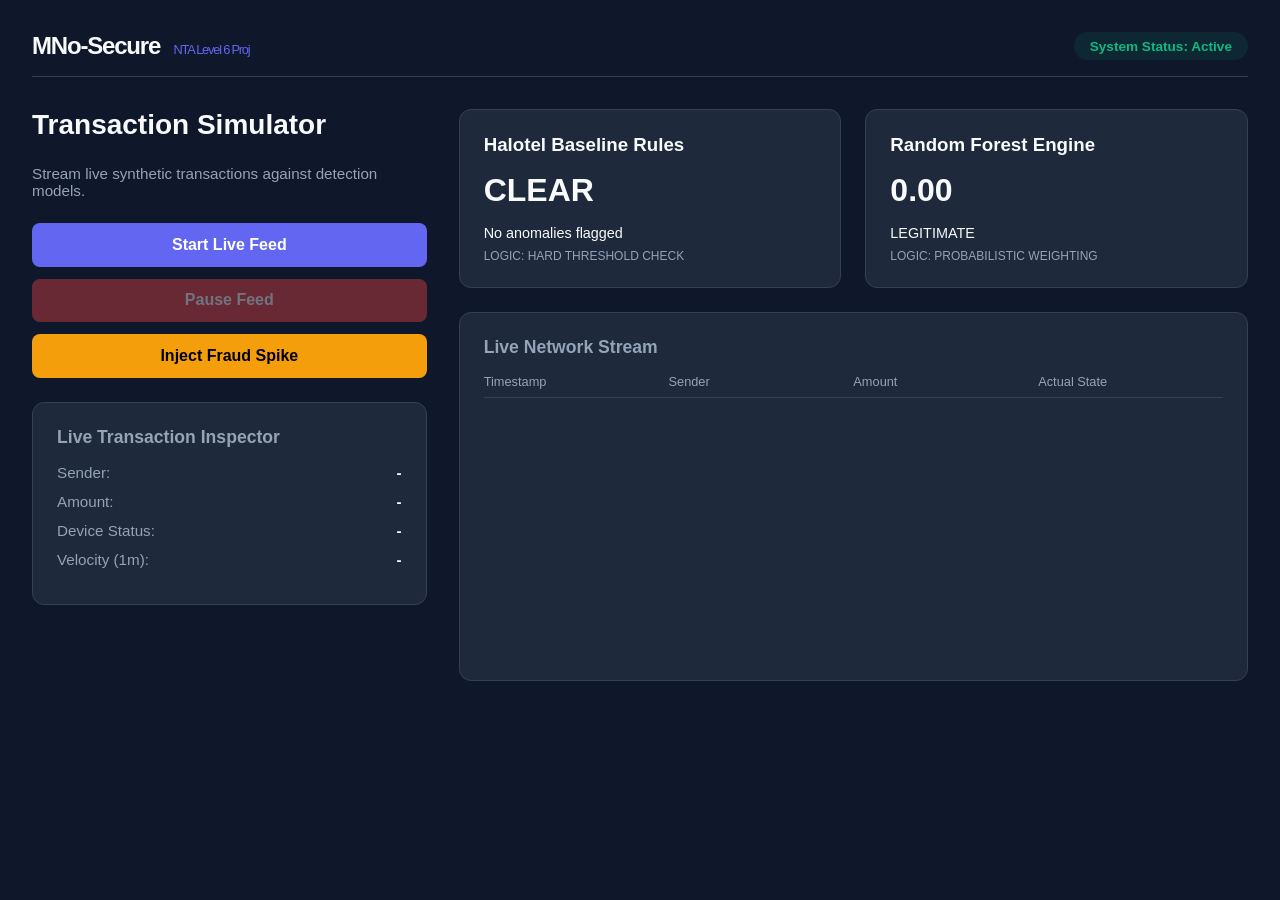
==== index.html @ bae306e5 "initial commit: Core System UI, Simulator and Models" ====
<!DOCTYPE html>
<html lang="en">
<head>
    <meta charset="UTF-8">
    <meta name="viewport" content="width=device-width, initial-scale=1.0">
    <title>MNo Fraud Analytics Engine</title>
    <link rel="stylesheet" href="style.css">
</head>
<body>
    <header>
        <div class="logo">MNo-Secure <span>NTA Level 6 Proj</span></div>
        <div class="status-pill">System Status: Active</div>
    </header>

    <main class="dashboard">
        <!-- Controls Side -->
        <section class="control-panel">
            <h2>Transaction Simulator</h2>
            <p class="subtitle">Stream live synthetic transactions against detection models.</p>
            
            <div class="btn-group">
                <button id="btn-start" class="btn btn-primary">Start Live Feed</button>
                <button id="btn-stop" class="btn btn-danger" disabled>Pause Feed</button>
                <button id="btn-inject" class="btn btn-warning">Inject Fraud Spike</button>
            </div>

            <div class="current-tx-card">
                <h3>Live Transaction Inspector</h3>
                <div class="data-row"><span>Sender:</span> <strong id="inspect-sender">-</strong></div>
                <div class="data-row"><span>Amount:</span> <strong id="inspect-amount">-</strong></div>
                <div class="data-row"><span>Device Status:</span> <strong id="inspect-device">-</strong></div>
                <div class="data-row"><span>Velocity (1m):</span> <strong id="inspect-velocity">-</strong></div>
            </div>
        </section>

        <!-- Metrics & Logs Side -->
        <section class="analytics-panel">
            <div class="model-comparison">
                <!-- Halotel Legacy Rules Card -->
                <div class="model-card rule-card">
                    <h3>Halotel Baseline Rules</h3>
                    <div class="metric"><span id="rule-verdict">CLEAR</span></div>
                    <p class="flag-reason" id="rule-reason">No anomalies flagged</p>
                    <small>Logic: Hard Threshold Check</small>
                </div>

                <!-- Random Forest Advanced Card -->
                <div class="model-card rf-card">
                    <h3>Random Forest Engine</h3>
                    <div class="metric"><span id="rf-score">0.00</span></div>
                    <p class="flag-reason" id="rf-verdict">LEGITIMATE</p>
                    <small>Logic: Probabilistic Weighting</small>
                </div>
            </div>

            <!-- Live Stream Ticker Logs -->
            <div class="log-container">
                <h3>Live Network Stream</h3>
                <div class="log-header">
                    <span>Timestamp</span><span>Sender</span><span>Amount</span><span>Actual State</span>
                </div>
                <div id="log-stream" class="log-stream">
                    <!-- Dynamic logs enter here -->
                </div>
            </div>
        </section>
    </main>

    <script src="app.js"></script>
</body>
</html>
---- style.css ----
:root {
    --bg-dark: #0f172a;
    --card-dark: #1e293b;
    --text-main: #f8fafc;
    --text-muted: #94a3b8;
    --neon-green: #10b981;
    --neon-red: #ef4444;
    --neon-orange: #f59e0b;
    --accent: #6366f1;
}

* { box-sizing: border-box; 
    margin: 0; 
    padding: 0; 
    font-family: -apple-system, BlinkMacSystemFont, "Segoe UI", Roboto, sans-serif; }

body { background: var(--bg-dark); color: var(--text-main); padding: 2rem; min-height: 100vh; }

header { 
    display: flex; 
    justify-content: space-between; 
    align-items: center; 
    margin-bottom: 2rem; 
    border-bottom: 1px solid #334155; 
    padding-bottom: 1rem; }

.logo { 
    font-size: 1.5rem; 
    font-weight: 800; 
    letter-spacing: -0.05em; }

.logo span { 
    color: var(--accent); 
    font-size: 0.8rem; 
    font-weight: 400; 
    margin-left: 0.5rem; }

.status-pill { 
    background: rgba(16, 185, 129, 0.1); 
    color: var(--neon-green); 
    padding: 0.4rem 1rem; 
    border-radius: 20px; 
    font-size: 0.85rem; 
    font-weight: 600; }

.dashboard { 
    display: grid; 
    grid-template-columns: 1fr 2fr; 
    gap: 2rem; 
    max-width: 1400px; 
    margin: 0 auto; }

.control-panel, .analytics-panel { 
    display: flex; 
    flex-direction: column; 
    gap: 1.5rem; }

h2 { 
    font-size: 1.75rem; 
    font-weight: 700; }

.subtitle { 
    color: var(--text-muted); 
    font-size: 0.95rem; }

.btn-group { 
    display: flex; 
    flex-direction: column; 
    gap: 0.75rem; }

.btn { 
    border: none; 
    padding: 0.8rem; 
    border-radius: 8px; 
    font-weight: 600; 
    cursor: pointer; 
    transition: all 0.2s; 
    font-size: 1rem; }
    
.btn-primary { background: var(--accent); color: white; }
.btn-danger { background: var(--neon-red); color: white; }
.btn-warning { background: var(--neon-orange); color: black; }
.btn:disabled { opacity: 0.4; cursor: not-allowed; }

.current-tx-card { background: var(--card-dark); padding: 1.5rem; border-radius: 12px; border: 1px solid #334155; }
.current-tx-card h3, .log-container h3 { font-size: 1.1rem; color: var(--text-muted); margin-bottom: 1rem; }
.data-row { display: flex; justify-content: space-between; margin-bottom: 0.75rem; font-size: 0.95rem; }
.data-row span { color: var(--text-muted); }

.model-comparison { display: grid; grid-template-columns: 1fr 1fr; gap: 1.5rem; }
.model-card { background: var(--card-dark); padding: 1.5rem; border-radius: 12px; border: 1px solid #334155; display: flex; flex-direction: column; gap: 0.5rem; }
.model-card .metric { font-size: 2rem; font-weight: 800; font-variant-numeric: tabular-nums; margin: 0.5rem 0; }
.flag-reason { font-size: 0.9rem; font-weight: 500; }
.model-card small { color: var(--text-muted); font-size: 0.75rem; text-transform: uppercase; }

.log-container { background: var(--card-dark); border-radius: 12px; padding: 1.5rem; border: 1px solid #334155; flex-grow: 1; display: flex; flex-direction: column; }
.log-header { display: grid; grid-template-columns: 1fr 1fr 1fr 1fr; font-size: 0.8rem; color: var(--text-muted); padding-bottom: 0.5rem; border-bottom: 1px solid #334155; }
.log-stream { height: 250px; overflow-y: auto; font-family: monospace; font-size: 0.85rem; margin-top: 0.5rem; display: flex; flex-direction: column; gap: 0.4rem; }
.log-row { display: grid; grid-template-columns: 1fr 1fr 1fr 1fr; padding: 0.3rem 0; border-bottom: 1px solid #1e293b; }

/* Status Classes */
.status-safe { color: var(--neon-green) !important; }
.status-danger { color: var(--neon-red) !important; border-color: var(--neon-red) !important; }
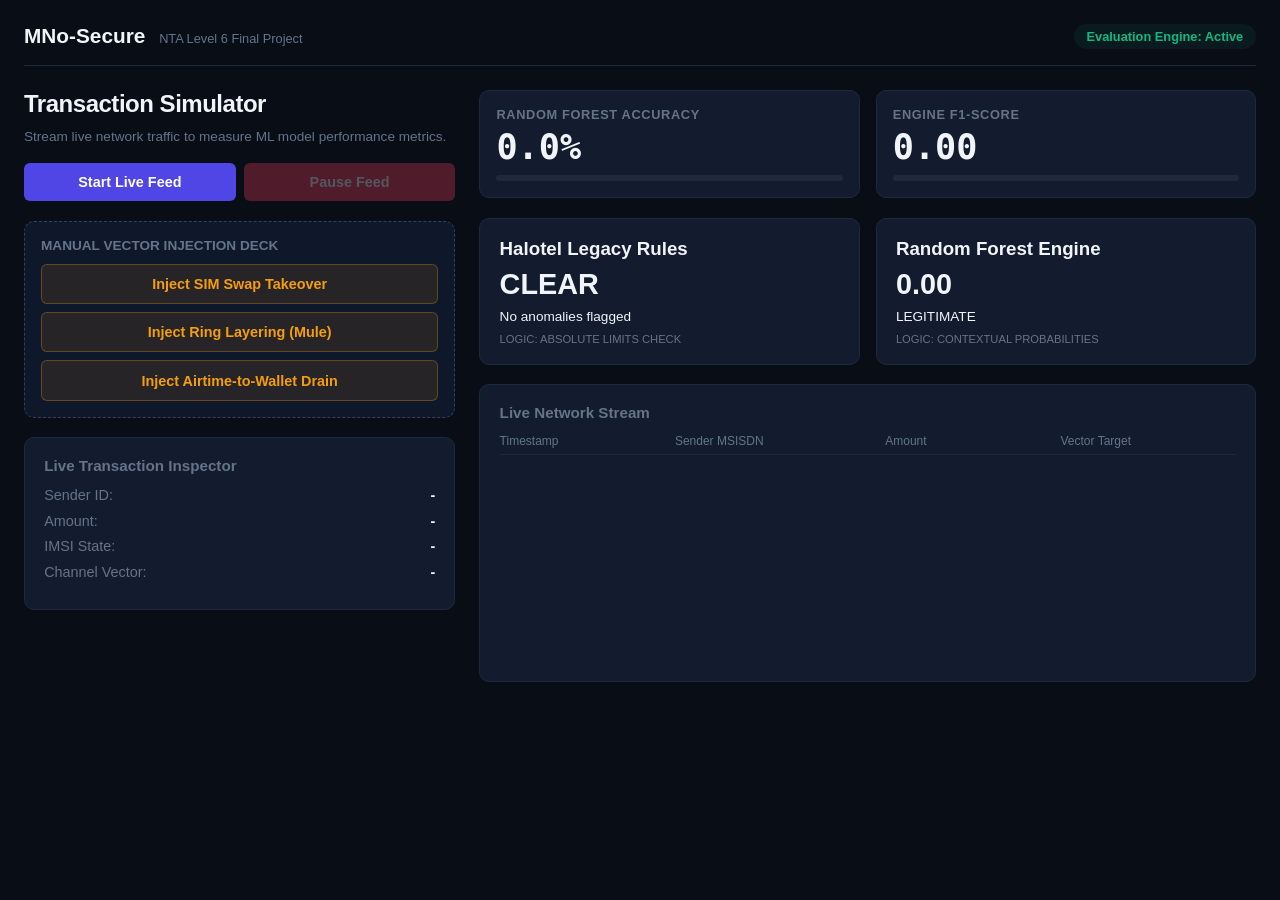
==== commit 96f49b93: "initial commit: Simulators and Models" ====
--- a/index.html
+++ b/index.html
@@ -8,40 +8,60 @@
 </head>
 <body>
     <header>
-        <div class="logo">MNo-Secure <span>NTA Level 6 Proj</span></div>
-        <div class="status-pill">System Status: Active</div>
+        <div class="logo">MNo-Secure <span>NTA Level 6 Final Project</span></div>
+        <div class="status-pill">Evaluation Engine: Active</div>
     </header>
 
     <main class="dashboard">
         <!-- Controls Side -->
         <section class="control-panel">
             <h2>Transaction Simulator</h2>
-            <p class="subtitle">Stream live synthetic transactions against detection models.</p>
+            <p class="subtitle">Stream live network traffic to measure ML model performance metrics.</p>
             
             <div class="btn-group">
                 <button id="btn-start" class="btn btn-primary">Start Live Feed</button>
                 <button id="btn-stop" class="btn btn-danger" disabled>Pause Feed</button>
-                <button id="btn-inject" class="btn btn-warning">Inject Fraud Spike</button>
+            </div>
+
+            <div class="attack-deck">
+                <h3>Manual Vector Injection Deck</h3>
+                <button class="btn btn-warn inject-btn" data-vector="SIM_SWAP">Inject SIM Swap Takeover</button>
+                <button class="btn btn-warn inject-btn" data-vector="MULE_RING">Inject Ring Layering (Mule)</button>
+                <button class="btn btn-warn inject-btn" data-vector="AIRTIME_EXPLOIT">Inject Airtime-to-Wallet Drain</button>
             </div>
 
             <div class="current-tx-card">
                 <h3>Live Transaction Inspector</h3>
-                <div class="data-row"><span>Sender:</span> <strong id="inspect-sender">-</strong></div>
+                <div class="data-row"><span>Sender ID:</span> <strong id="inspect-sender">-</strong></div>
                 <div class="data-row"><span>Amount:</span> <strong id="inspect-amount">-</strong></div>
-                <div class="data-row"><span>Device Status:</span> <strong id="inspect-device">-</strong></div>
-                <div class="data-row"><span>Velocity (1m):</span> <strong id="inspect-velocity">-</strong></div>
+                <div class="data-row"><span>IMSI State:</span> <strong id="inspect-device">-</strong></div>
+                <div class="data-row"><span>Channel Vector:</span> <strong id="inspect-vector">-</strong></div>
             </div>
         </section>
 
         <!-- Metrics & Logs Side -->
         <section class="analytics-panel">
+            <!-- ML Confusion Matrix & Performance Metrics Visualization -->
+            <div class="metrics-visualizer-grid">
+                <div class="metric-v-card">
+                    <h4>Random Forest Accuracy</h4>
+                    <div class="large-display-metric" id="stat-accuracy">0.0%</div>
+                    <div class="progress-bar-container"><div id="bar-accuracy" class="progress-fill"></div></div>
+                </div>
+                <div class="metric-v-card">
+                    <h4>Engine F1-Score</h4>
+                    <div class="large-display-metric" id="stat-f1">0.00</div>
+                    <div class="progress-bar-container"><div id="bar-f1" class="progress-fill highlight-bar"></div></div>
+                </div>
+            </div>
+
             <div class="model-comparison">
                 <!-- Halotel Legacy Rules Card -->
                 <div class="model-card rule-card">
-                    <h3>Halotel Baseline Rules</h3>
+                    <h3>Halotel Legacy Rules</h3>
                     <div class="metric"><span id="rule-verdict">CLEAR</span></div>
                     <p class="flag-reason" id="rule-reason">No anomalies flagged</p>
-                    <small>Logic: Hard Threshold Check</small>
+                    <small>Logic: Absolute Limits Check</small>
                 </div>
 
                 <!-- Random Forest Advanced Card -->
@@ -49,7 +69,7 @@
                     <h3>Random Forest Engine</h3>
                     <div class="metric"><span id="rf-score">0.00</span></div>
                     <p class="flag-reason" id="rf-verdict">LEGITIMATE</p>
-                    <small>Logic: Probabilistic Weighting</small>
+                    <small>Logic: Contextual Probabilities</small>
                 </div>
             </div>
 
@@ -57,11 +77,9 @@
             <div class="log-container">
                 <h3>Live Network Stream</h3>
                 <div class="log-header">
-                    <span>Timestamp</span><span>Sender</span><span>Amount</span><span>Actual State</span>
+                    <span>Timestamp</span><span>Sender MSISDN</span><span>Amount</span><span>Vector Target</span>
                 </div>
-                <div id="log-stream" class="log-stream">
-                    <!-- Dynamic logs enter here -->
-                </div>
+                <div id="log-stream" class="log-stream"></div>
             </div>
         </section>
     </main>
--- a/style.css
+++ b/style.css
@@ -1,103 +1,64 @@
 :root {
-    --bg-dark: #0f172a;
-    --card-dark: #1e293b;
-    --text-main: #f8fafc;
-    --text-muted: #94a3b8;
+    --bg-dark: #090d16;
+    --card-dark: #131c2e;
+    --text-main: #f1f5f9;
+    --text-muted: #64748b;
     --neon-green: #10b981;
-    --neon-red: #ef4444;
+    --neon-red: #f43f5e;
     --neon-orange: #f59e0b;
-    --accent: #6366f1;
+    --accent: #4f46e5;
 }
 
-* { box-sizing: border-box; 
-    margin: 0; 
-    padding: 0; 
-    font-family: -apple-system, BlinkMacSystemFont, "Segoe UI", Roboto, sans-serif; }
+* { box-sizing: border-box; margin: 0; padding: 0; font-family: -apple-system, BlinkMacSystemFont, "Segoe UI", Roboto, sans-serif; }
+body { background: var(--bg-dark); color: var(--text-main); padding: 1.5rem; min-height: 100vh; }
 
-body { background: var(--bg-dark); color: var(--text-main); padding: 2rem; min-height: 100vh; }
+header { display: flex; justify-content: space-between; align-items: center; margin-bottom: 1.5rem; border-bottom: 1px solid #1e293b; padding-bottom: 1rem; }
+.logo { font-size: 1.3rem; font-weight: 800; }
+.logo span { color: var(--text-muted); font-size: 0.8rem; font-weight: 400; margin-left: 0.5rem; }
+.status-pill { background: rgba(16, 185, 129, 0.08); color: var(--neon-green); padding: 0.3rem 0.8rem; border-radius: 20px; font-size: 0.8rem; font-weight: 600; }
 
-header { 
-    display: flex; 
-    justify-content: space-between; 
-    align-items: center; 
-    margin-bottom: 2rem; 
-    border-bottom: 1px solid #334155; 
-    padding-bottom: 1rem; }
+.dashboard { display: grid; grid-template-columns: 1fr 1.8fr; gap: 1.5rem; max-width: 1400px; margin: 0 auto; }
+.control-panel, .analytics-panel { display: flex; flex-direction: column; gap: 1.2rem; }
 
-.logo { 
-    font-size: 1.5rem; 
-    font-weight: 800; 
-    letter-spacing: -0.05em; }
+h2 { font-size: 1.5rem; font-weight: 700; letter-spacing: -0.02em; }
+.subtitle { color: var(--text-muted); font-size: 0.85rem; margin-top: -0.5rem; }
 
-.logo span { 
-    color: var(--accent); 
-    font-size: 0.8rem; 
-    font-weight: 400; 
-    margin-left: 0.5rem; }
+.btn-group { display: grid; grid-template-columns: 1fr 1fr; gap: 0.5rem; }
+.attack-deck { background: #0f172a; padding: 1rem; border-radius: 10px; border: 1px dashed #334155; display: flex; flex-direction: column; gap: 0.5rem; }
+.attack-deck h3 { font-size: 0.85rem; color: var(--text-muted); margin-bottom: 0.2rem; text-transform: uppercase; }
 
-.status-pill { 
-    background: rgba(16, 185, 129, 0.1); 
-    color: var(--neon-green); 
-    padding: 0.4rem 1rem; 
-    border-radius: 20px; 
-    font-size: 0.85rem; 
-    font-weight: 600; }
-
-.dashboard { 
-    display: grid; 
-    grid-template-columns: 1fr 2fr; 
-    gap: 2rem; 
-    max-width: 1400px; 
-    margin: 0 auto; }
-
-.control-panel, .analytics-panel { 
-    display: flex; 
-    flex-direction: column; 
-    gap: 1.5rem; }
-
-h2 { 
-    font-size: 1.75rem; 
-    font-weight: 700; }
-
-.subtitle { 
-    color: var(--text-muted); 
-    font-size: 0.95rem; }
-
-.btn-group { 
-    display: flex; 
-    flex-direction: column; 
-    gap: 0.75rem; }
-
-.btn { 
-    border: none; 
-    padding: 0.8rem; 
-    border-radius: 8px; 
-    font-weight: 600; 
-    cursor: pointer; 
-    transition: all 0.2s; 
-    font-size: 1rem; }
-    
+.btn { border: none; padding: 0.7rem; border-radius: 6px; font-weight: 600; cursor: pointer; transition: background 0.2s; font-size: 0.9rem; }
 .btn-primary { background: var(--accent); color: white; }
 .btn-danger { background: var(--neon-red); color: white; }
-.btn-warning { background: var(--neon-orange); color: black; }
-.btn:disabled { opacity: 0.4; cursor: not-allowed; }
+.btn-warn { background: rgba(245, 158, 11, 0.1); color: var(--neon-orange); border: 1px solid rgba(245, 158, 11, 0.3); }
+.btn-warn:hover { background: var(--neon-orange); color: black; }
+.btn:disabled { opacity: 0.3; cursor: not-allowed; }
 
-.current-tx-card { background: var(--card-dark); padding: 1.5rem; border-radius: 12px; border: 1px solid #334155; }
-.current-tx-card h3, .log-container h3 { font-size: 1.1rem; color: var(--text-muted); margin-bottom: 1rem; }
-.data-row { display: flex; justify-content: space-between; margin-bottom: 0.75rem; font-size: 0.95rem; }
+.current-tx-card { background: var(--card-dark); padding: 1.2rem; border-radius: 10px; border: 1px solid #1e293b; }
+.current-tx-card h3, .log-container h3 { font-size: 0.95rem; color: var(--text-muted); margin-bottom: 0.8rem; }
+.data-row { display: flex; justify-content: space-between; margin-bottom: 0.6rem; font-size: 0.9rem; }
 .data-row span { color: var(--text-muted); }
 
-.model-comparison { display: grid; grid-template-columns: 1fr 1fr; gap: 1.5rem; }
-.model-card { background: var(--card-dark); padding: 1.5rem; border-radius: 12px; border: 1px solid #334155; display: flex; flex-direction: column; gap: 0.5rem; }
-.model-card .metric { font-size: 2rem; font-weight: 800; font-variant-numeric: tabular-nums; margin: 0.5rem 0; }
-.flag-reason { font-size: 0.9rem; font-weight: 500; }
-.model-card small { color: var(--text-muted); font-size: 0.75rem; text-transform: uppercase; }
+.metrics-visualizer-grid { display: grid; grid-template-columns: 1fr 1fr; gap: 1rem; }
+.metric-v-card { background: var(--card-dark); border: 1px solid #1e293b; padding: 1rem; border-radius: 10px; }
+.metric-v-card h4 { font-size: 0.8rem; color: var(--text-muted); text-transform: uppercase; letter-spacing: 0.05em; }
+.large-display-metric { font-size: 2.2rem; font-weight: 800; margin: 0.3rem 0; font-family: monospace; }
 
-.log-container { background: var(--card-dark); border-radius: 12px; padding: 1.5rem; border: 1px solid #334155; flex-grow: 1; display: flex; flex-direction: column; }
-.log-header { display: grid; grid-template-columns: 1fr 1fr 1fr 1fr; font-size: 0.8rem; color: var(--text-muted); padding-bottom: 0.5rem; border-bottom: 1px solid #334155; }
-.log-stream { height: 250px; overflow-y: auto; font-family: monospace; font-size: 0.85rem; margin-top: 0.5rem; display: flex; flex-direction: column; gap: 0.4rem; }
-.log-row { display: grid; grid-template-columns: 1fr 1fr 1fr 1fr; padding: 0.3rem 0; border-bottom: 1px solid #1e293b; }
+.progress-bar-container { background: #1e293b; height: 6px; border-radius: 4px; overflow: hidden; margin-top: 0.5rem; }
+.progress-fill { background: var(--neon-green); height: 100%; width: 0%; transition: width 0.4s ease; }
+.highlight-bar { background: var(--accent); }
 
-/* Status Classes */
+.model-comparison { display: grid; grid-template-columns: 1fr 1fr; gap: 1rem; }
+.model-card { background: var(--card-dark); padding: 1.2rem; border-radius: 10px; border: 1px solid #1e293b; display: flex; flex-direction: column; gap: 0.3rem; }
+.model-card .metric { font-size: 1.8rem; font-weight: 800; margin: 0.2rem 0; }
+.flag-reason { font-size: 0.85rem; font-weight: 500; height: 1.2rem; }
+.model-card small { color: var(--text-muted); font-size: 0.7rem; text-transform: uppercase; }
+
+.log-container { background: var(--card-dark); border-radius: 10px; padding: 1.2rem; border: 1px solid #1e293b; flex-grow: 1; display: flex; flex-direction: column; }
+.log-header { display: grid; grid-template-columns: 1fr 1.2fr 1fr 1fr; font-size: 0.75rem; color: var(--text-muted); padding-bottom: 0.4rem; border-bottom: 1px solid #1e293b; }
+.log-stream { height: 200px; overflow-y: auto; font-family: monospace; font-size: 0.8rem; margin-top: 0.4rem; display: flex; flex-direction: column; gap: 0.3rem; }
+.log-row { display: grid; grid-template-columns: 1fr 1.2fr 1fr 1fr; padding: 0.25rem 0; border-bottom: 1px solid #141b2b; }
+
 .status-safe { color: var(--neon-green) !important; }
-.status-danger { color: var(--neon-red) !important; border-color: var(--neon-red) !important; }
+.status-danger { color: var(--neon-red) !important; }
+.log-row-fraud { background: rgba(244, 63, 94, 0.08); border-left: 3px solid var(--neon-red); padding-left: 4px; }
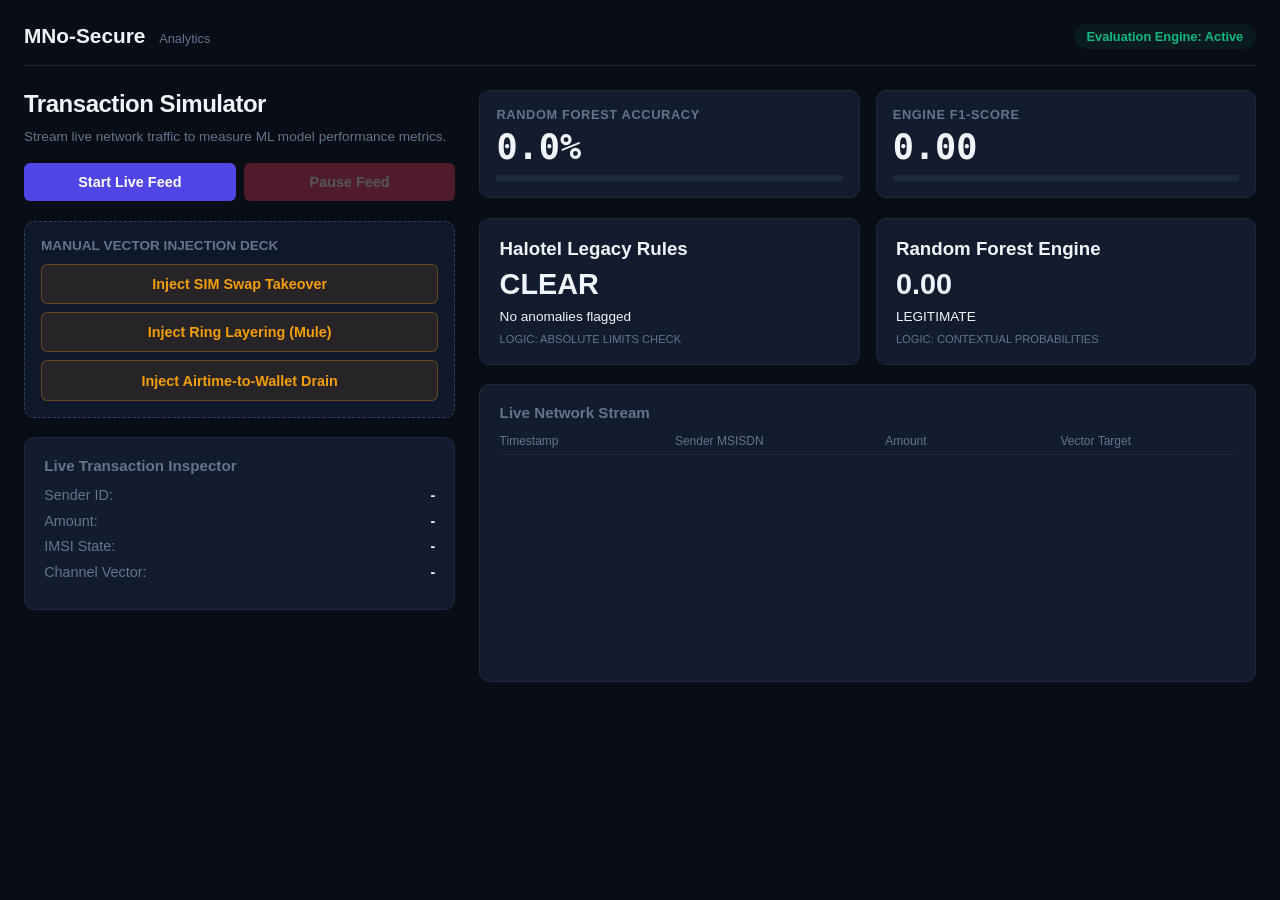
==== commit ff88c55c: "initial commit: Fixations on heading" ====
--- a/index.html
+++ b/index.html
@@ -8,7 +8,7 @@
 </head>
 <body>
     <header>
-        <div class="logo">MNo-Secure <span>NTA Level 6 Final Project</span></div>
+        <div class="logo">MNo-Secure <span>Analytics</span></div>
         <div class="status-pill">Evaluation Engine: Active</div>
     </header>
 
